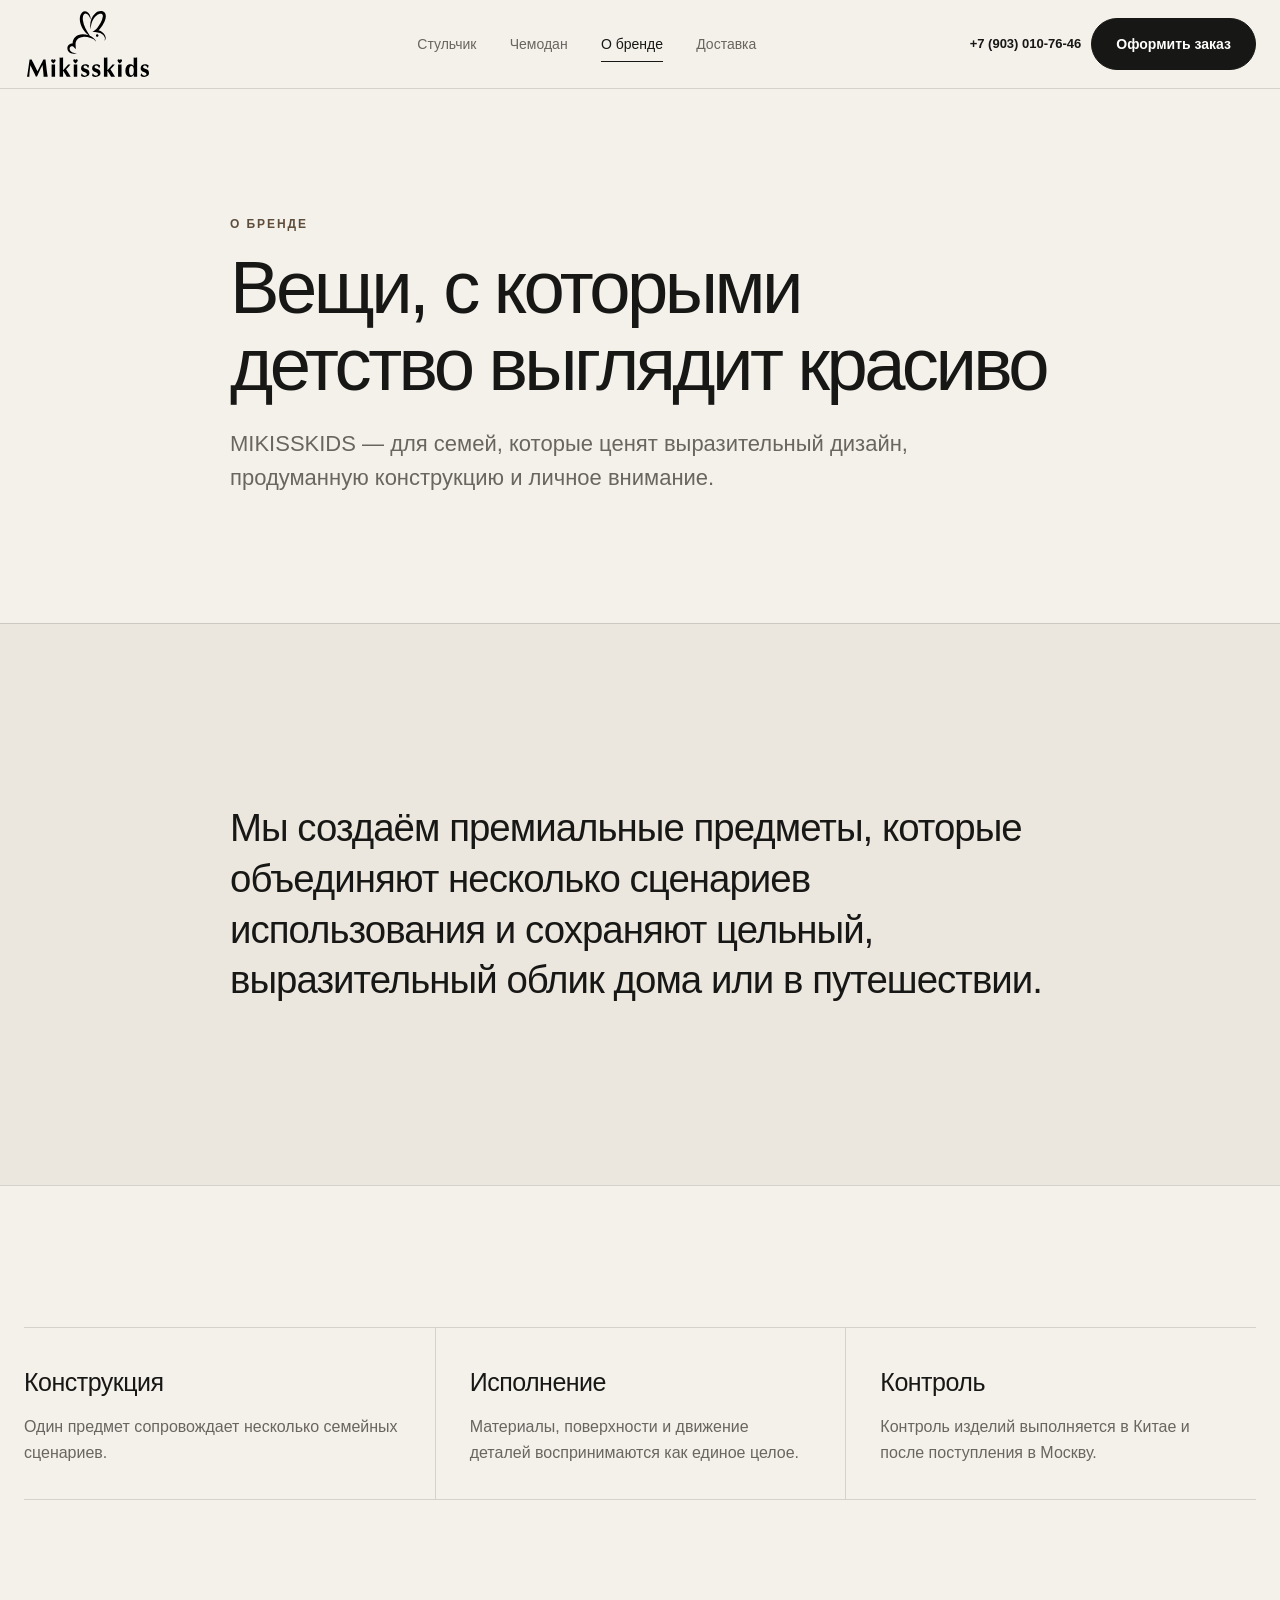
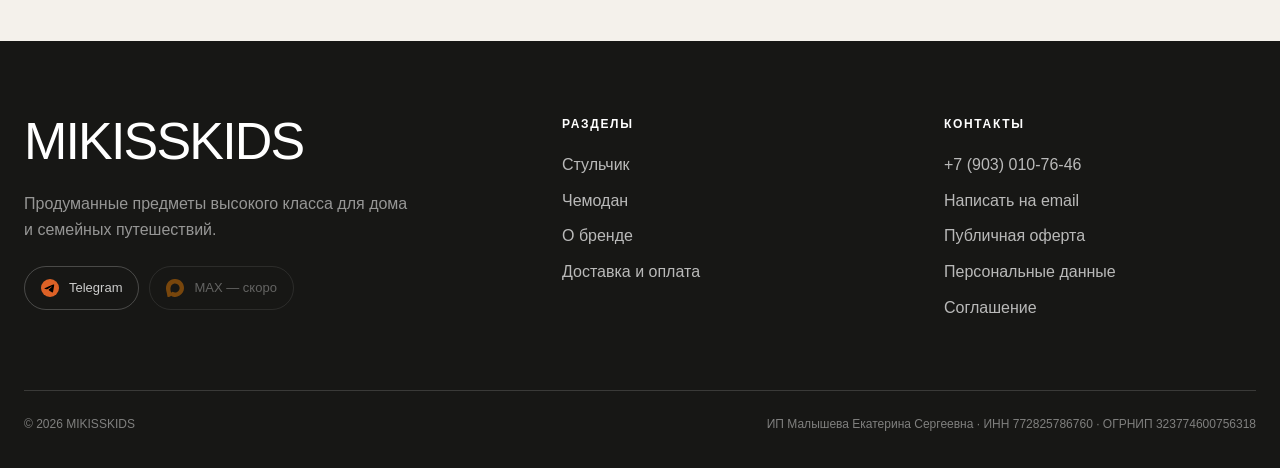
==== about/index.html @ 660ada13 "feat: refine premium copy typography and product videos" ====
<!doctype html>
<html lang="ru">
<head>
  <meta charset="utf-8">
  <meta name="viewport" content="width=device-width, initial-scale=1">
  <title>О MIKISSKIDS</title>
  <meta
    name="description"
    content="MIKISSKIDS — предметы для детства, дома и семейных путешествий."
  >
  <base href="../">
  <link rel="icon" href="assets/brand/favicon.svg" type="image/svg+xml">
  <link rel="stylesheet" href="css/styles.css">
  <script src="js/main.js" defer></script>
</head>
<body data-page="about">
  <site-header></site-header>

  <main id="main">
    <section class="page-hero">
      <div class="narrow reveal">
        <p class="eyebrow">О бренде</p>
        <h1 class="display">
          Вещи, с которыми детство выглядит красиво
        </h1>
        <p class="lead">
          MIKISSKIDS — для семей, которые ценят выразительный дизайн,
          продуманную конструкцию и личное внимание.
        </p>
      </div>
    </section>

    <section class="section section--soft">
      <div class="narrow reveal">
        <p class="text-large">
          Мы создаём премиальные предметы, которые объединяют
          несколько сценариев использования и сохраняют цельный,
          выразительный облик дома или в путешествии.
        </p>
      </div>
    </section>

    <section class="section">
      <div class="container service-grid">
        <article class="service-item reveal">
          <h3>Конструкция</h3>
          <p>
            Один предмет сопровождает несколько семейных сценариев.
          </p>
        </article>
        <article class="service-item reveal">
          <h3>Исполнение</h3>
          <p>
            Материалы, поверхности и движение деталей воспринимаются как единое целое.
          </p>
        </article>
        <article class="service-item reveal">
          <h3>Контроль</h3>
          <p>
            Контроль изделий выполняется в Китае и после поступления
            в Москву.
          </p>
        </article>
      </div>
    </section>
  </main>

  <site-footer></site-footer>
  <order-dialog></order-dialog>
</body>
</html>
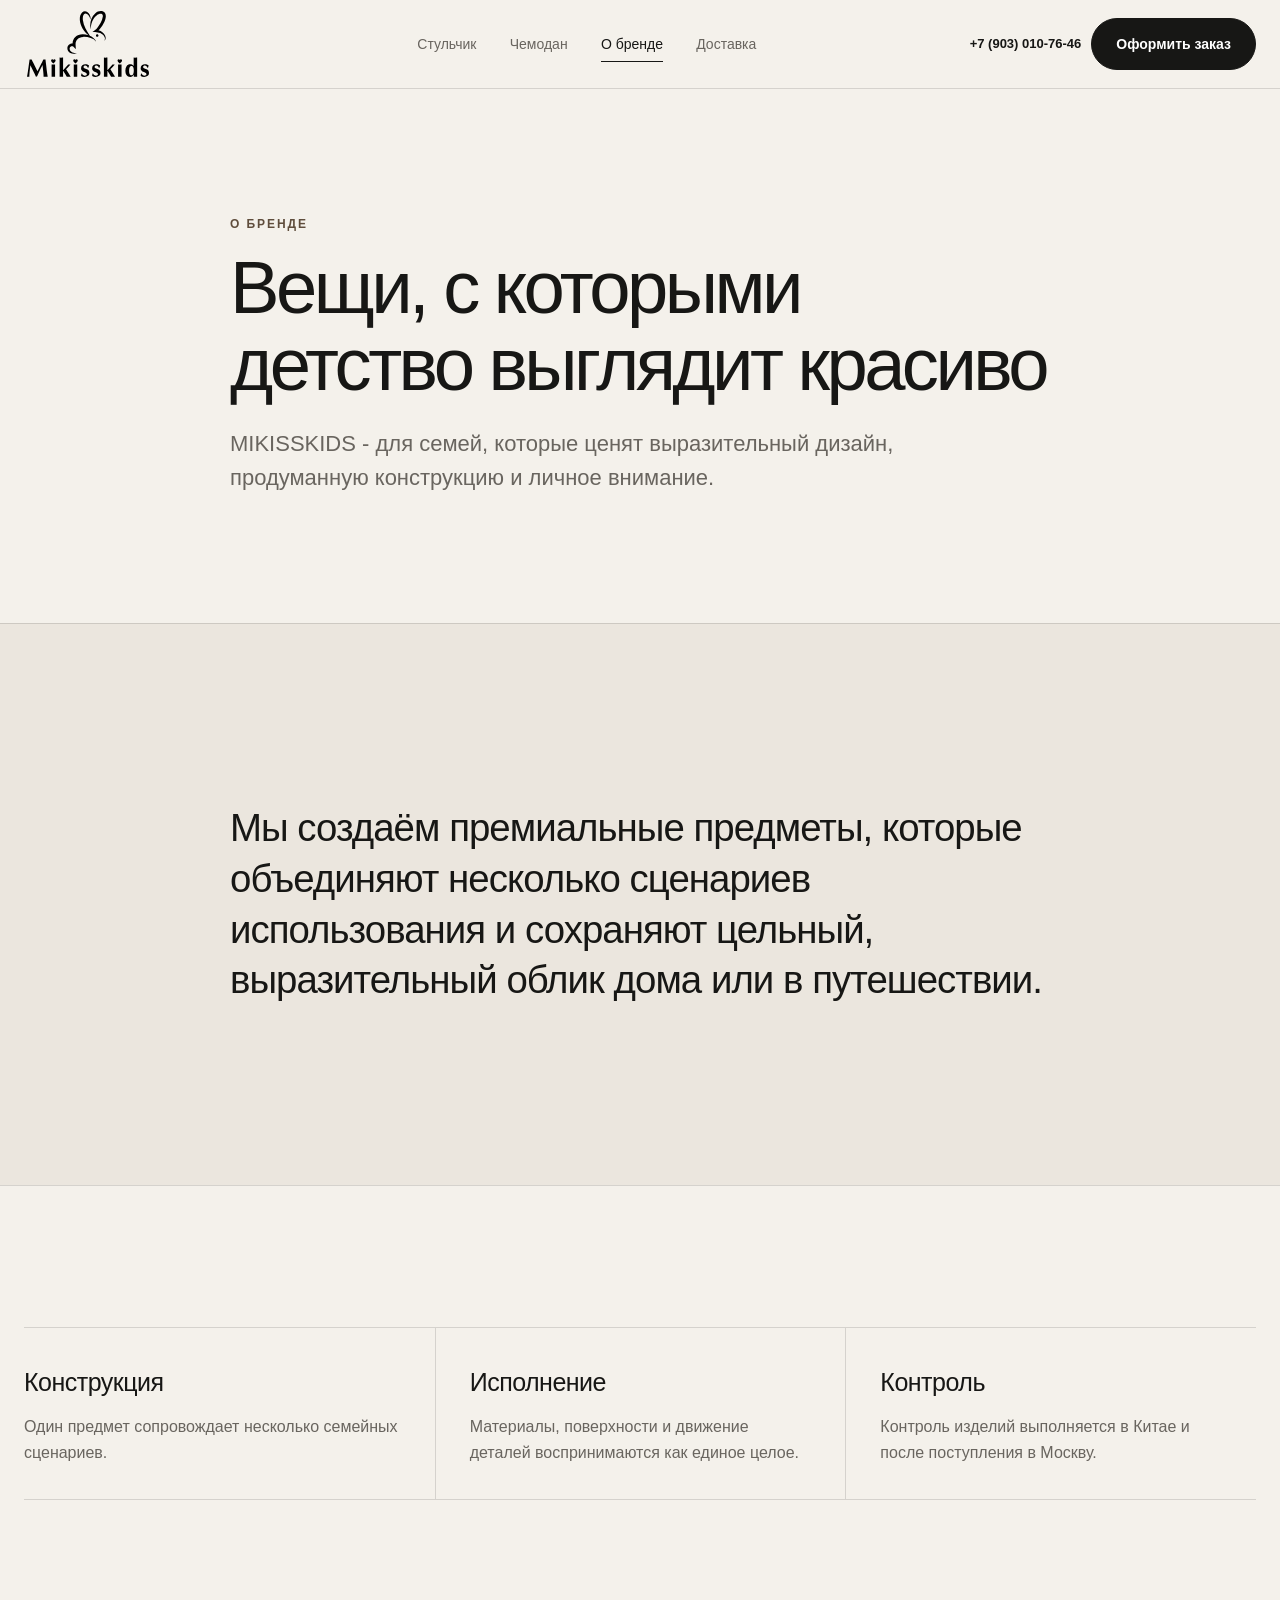
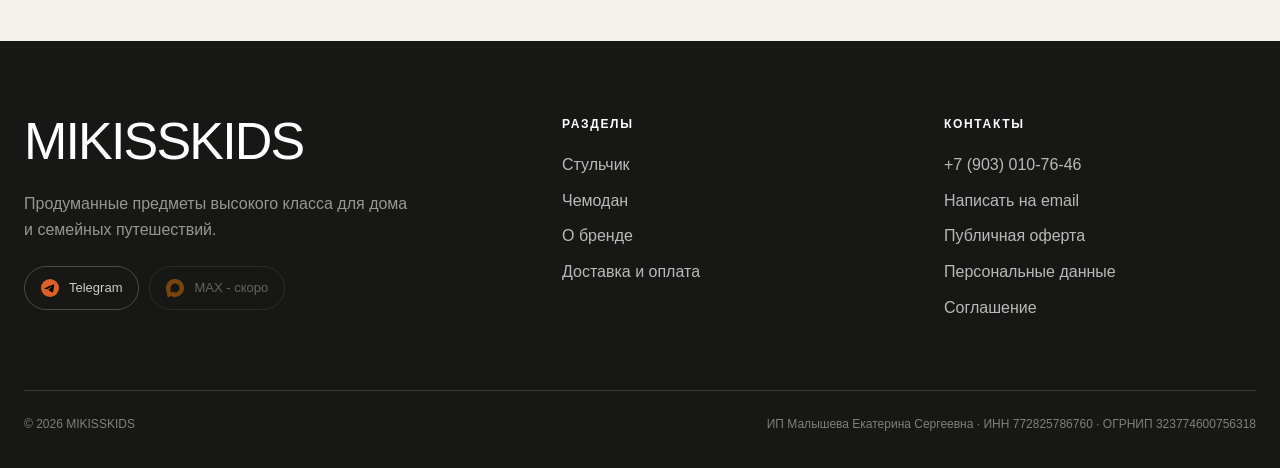
==== commit 3e3add34: "style: normalize dashes across website copy" ====
--- a/about/index.html
+++ b/about/index.html
@@ -6,7 +6,7 @@
   <title>О MIKISSKIDS</title>
   <meta
     name="description"
-    content="MIKISSKIDS — предметы для детства, дома и семейных путешествий."
+    content="MIKISSKIDS - предметы для детства, дома и семейных путешествий."
   >
   <base href="../">
   <link rel="icon" href="assets/brand/favicon.svg" type="image/svg+xml">
@@ -24,7 +24,7 @@
           Вещи, с которыми детство выглядит красиво
         </h1>
         <p class="lead">
-          MIKISSKIDS — для семей, которые ценят выразительный дизайн,
+          MIKISSKIDS - для семей, которые ценят выразительный дизайн,
           продуманную конструкцию и личное внимание.
         </p>
       </div>
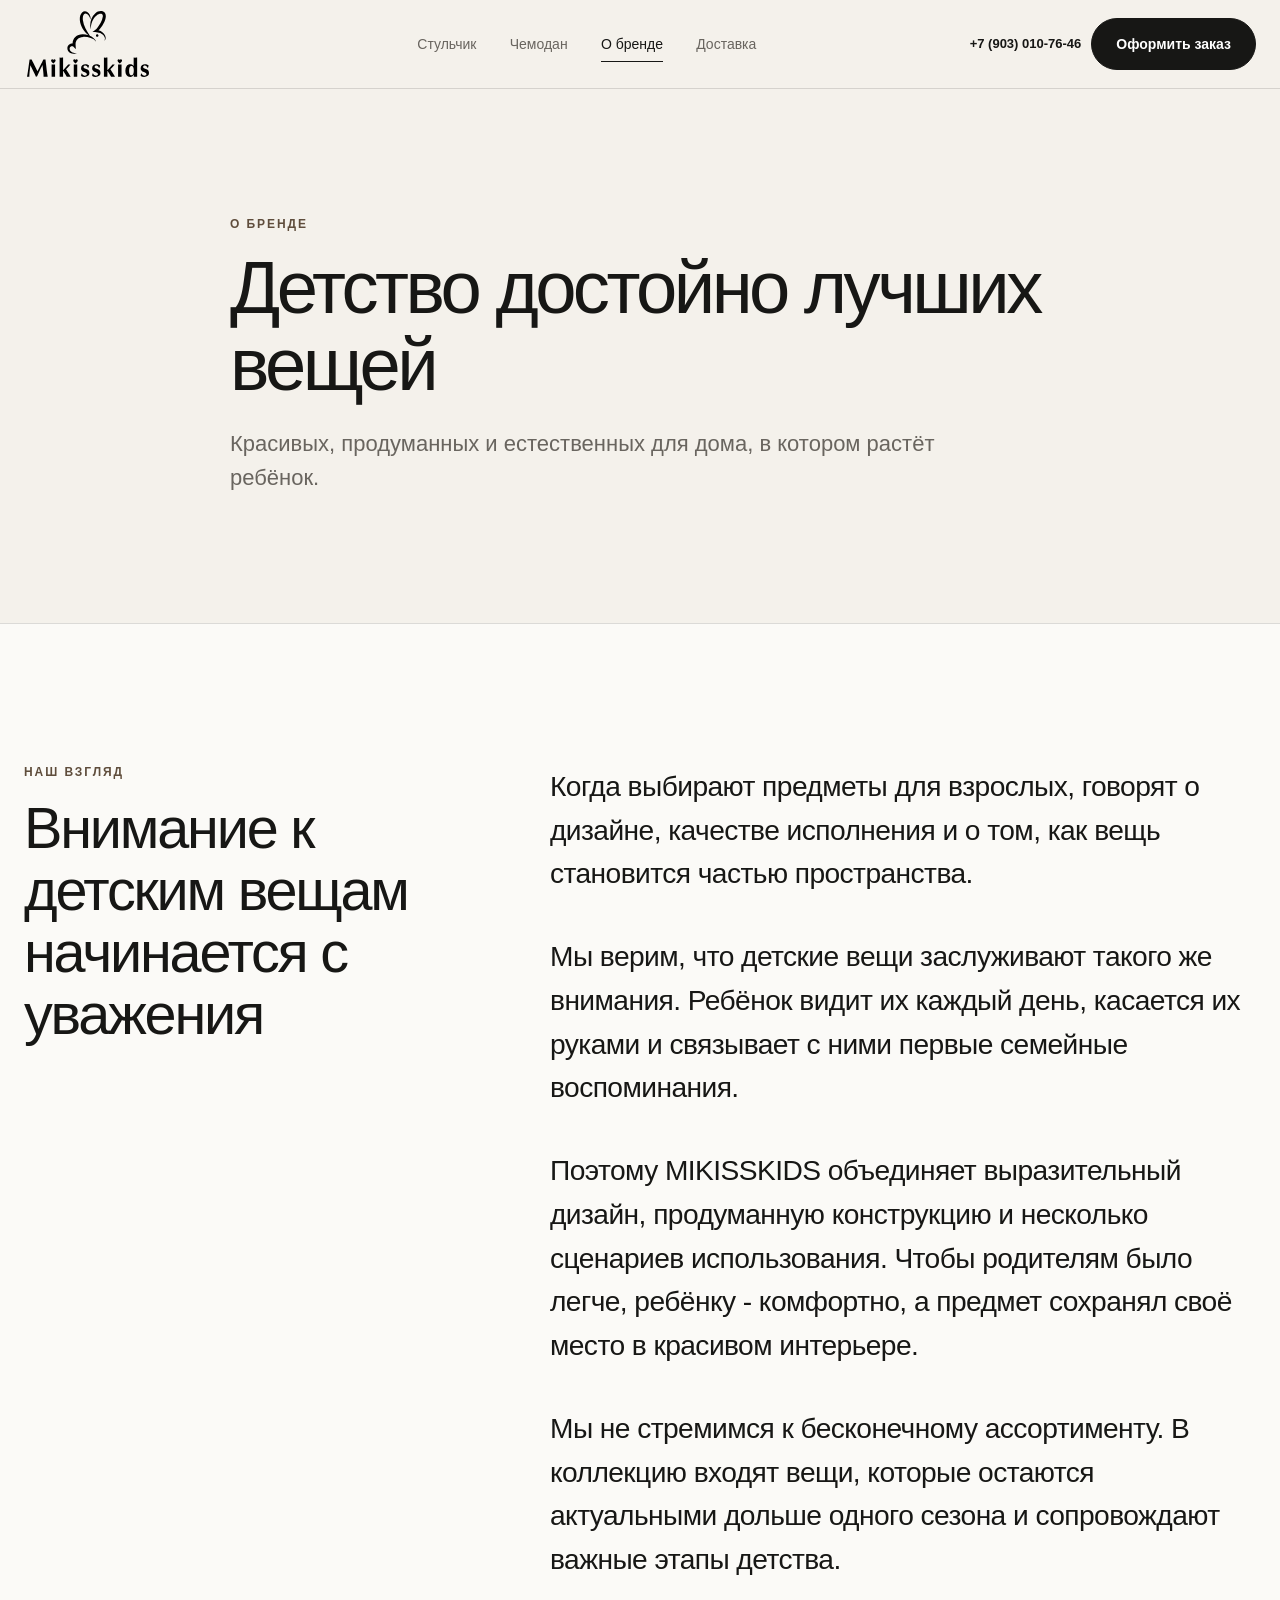
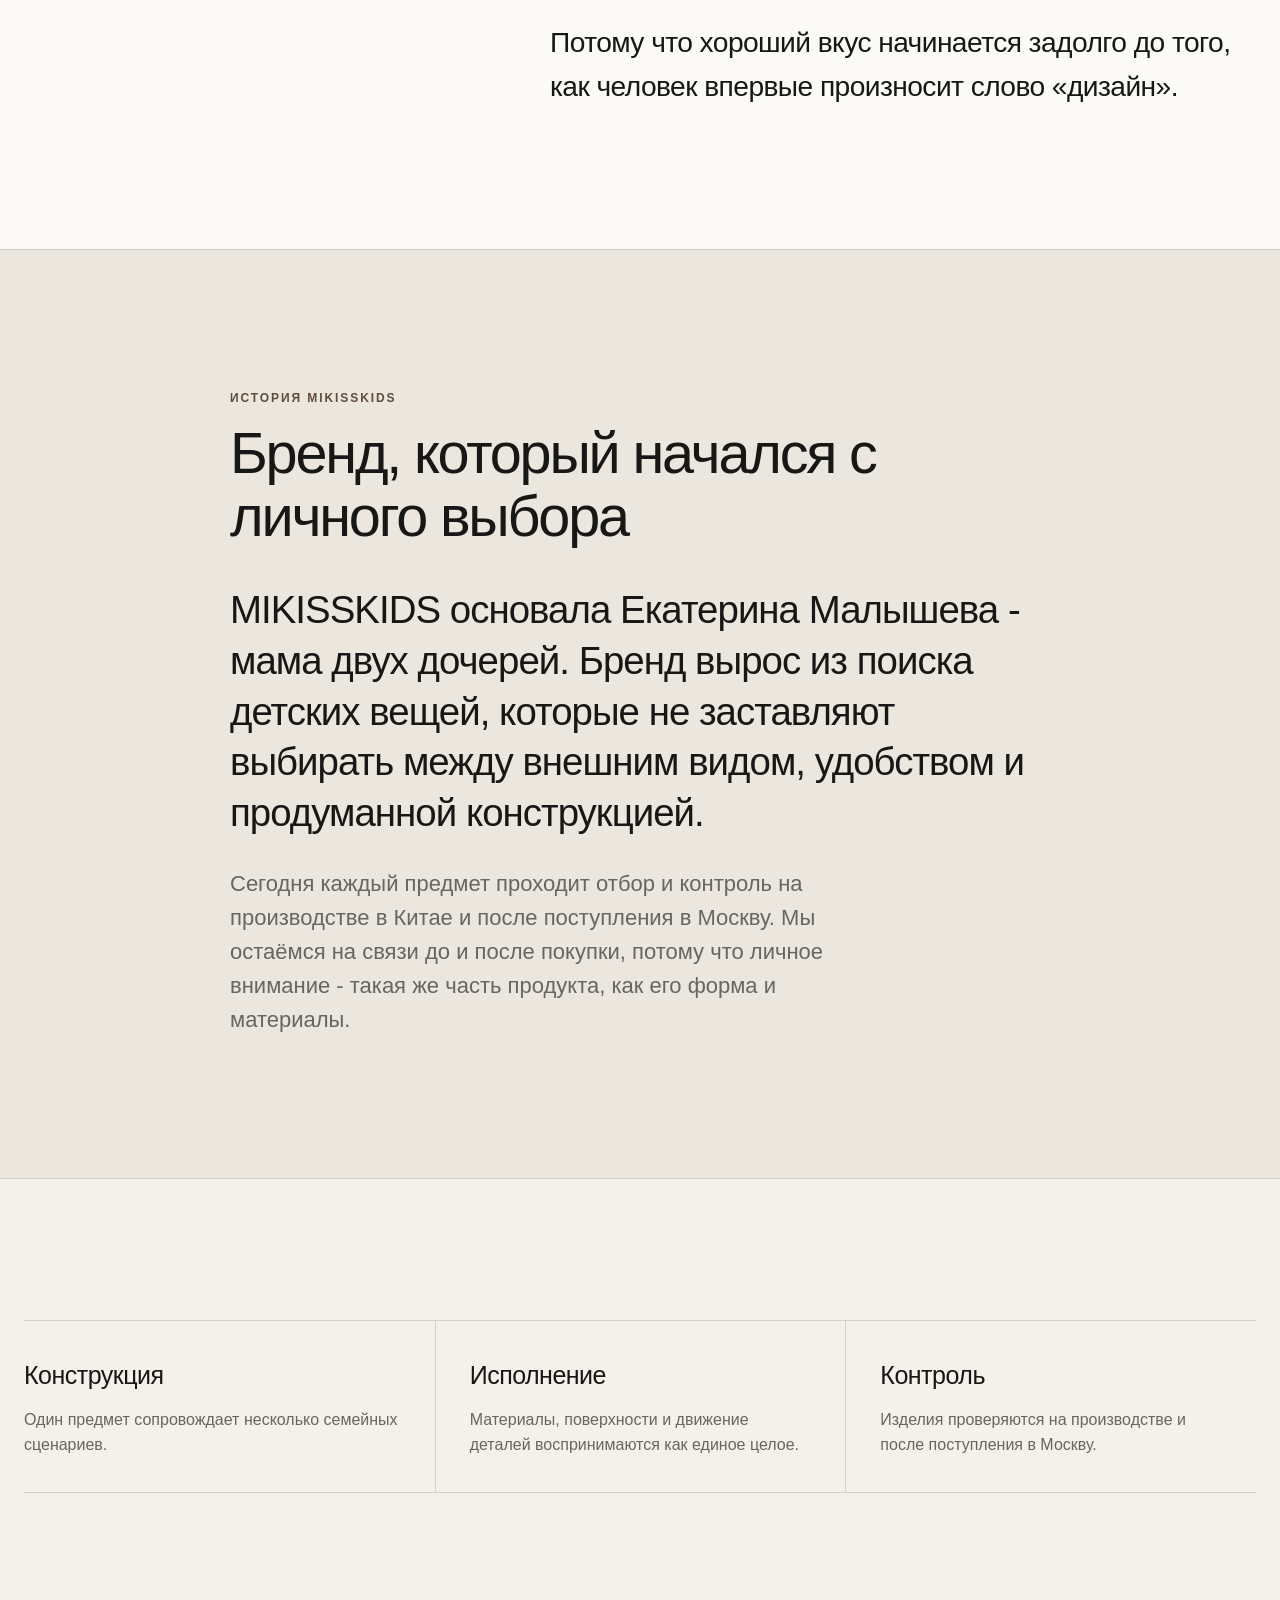
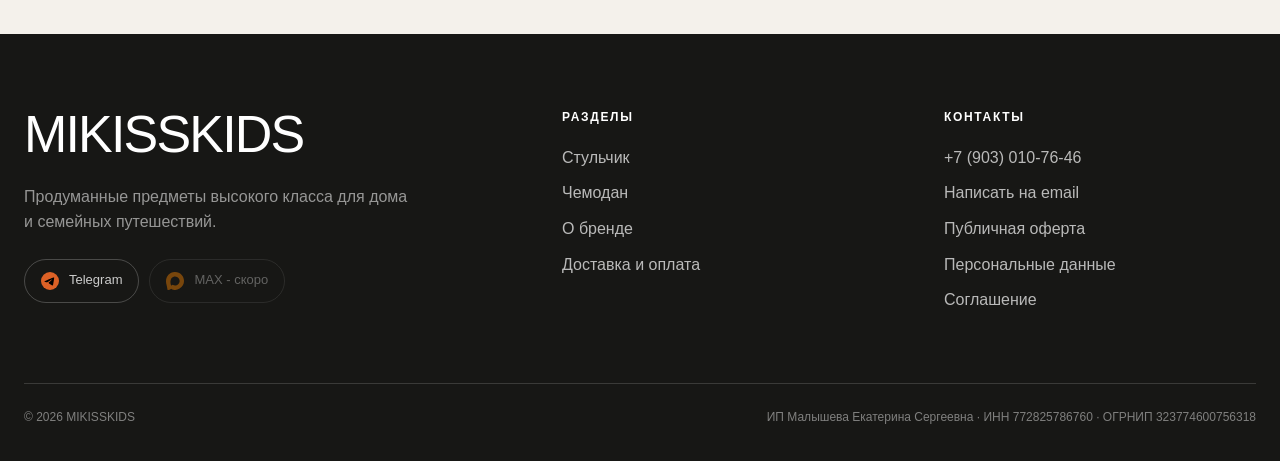
==== commit bc882a39: "feat: add product FAQs and brand story" ====
--- a/about/index.html
+++ b/about/index.html
@@ -20,22 +20,74 @@
     <section class="page-hero">
       <div class="narrow reveal">
         <p class="eyebrow">О бренде</p>
-        <h1 class="display">
-          Вещи, с которыми детство выглядит красиво
-        </h1>
+        <h1 class="display">Детство достойно лучших вещей</h1>
         <p class="lead">
-          MIKISSKIDS - для семей, которые ценят выразительный дизайн,
-          продуманную конструкцию и личное внимание.
+          Красивых, продуманных и естественных для дома,
+          в котором растёт ребёнок.
         </p>
       </div>
     </section>
 
-    <section class="section section--soft">
-      <div class="narrow reveal">
+    <section class="section brand-story">
+      <div class="container brand-story-grid">
+        <div class="brand-story-title reveal">
+          <p class="eyebrow">Наш взгляд</p>
+          <h2 class="heading">
+            Внимание к детским вещам начинается с уважения
+          </h2>
+        </div>
+
+        <div class="brand-story-copy reveal">
+          <p>
+            Когда выбирают предметы для взрослых, говорят о дизайне,
+            качестве исполнения и о том, как вещь становится частью
+            пространства.
+          </p>
+
+          <p>
+            Мы верим, что детские вещи заслуживают такого же внимания.
+            Ребёнок видит их каждый день, касается их руками и связывает
+            с ними первые семейные воспоминания.
+          </p>
+
+          <p>
+            Поэтому MIKISSKIDS объединяет выразительный дизайн,
+            продуманную конструкцию и несколько сценариев использования.
+            Чтобы родителям было легче, ребёнку - комфортно,
+            а предмет сохранял своё место в красивом интерьере.
+          </p>
+
+          <p>
+            Мы не стремимся к бесконечному ассортименту.
+            В коллекцию входят вещи, которые остаются актуальными
+            дольше одного сезона и сопровождают важные этапы детства.
+          </p>
+
+          <p>
+            Потому что хороший вкус начинается задолго до того,
+            как человек впервые произносит слово «дизайн».
+          </p>
+        </div>
+      </div>
+    </section>
+
+    <section class="section brand-founder">
+      <div class="narrow brand-founder-copy reveal">
+        <p class="eyebrow">История MIKISSKIDS</p>
+        <h2 class="heading">Бренд, который начался с личного выбора</h2>
+
         <p class="text-large">
-          Мы создаём премиальные предметы, которые объединяют
-          несколько сценариев использования и сохраняют цельный,
-          выразительный облик дома или в путешествии.
+          MIKISSKIDS основала Екатерина Малышева - мама двух дочерей.
+          Бренд вырос из поиска детских вещей, которые не заставляют
+          выбирать между внешним видом, удобством и продуманной
+          конструкцией.
+        </p>
+
+        <p class="lead">
+          Сегодня каждый предмет проходит отбор и контроль
+          на производстве в Китае и после поступления в Москву.
+          Мы остаёмся на связи до и после покупки, потому что личное
+          внимание - такая же часть продукта, как его форма и материалы.
         </p>
       </div>
     </section>
@@ -48,16 +100,19 @@
             Один предмет сопровождает несколько семейных сценариев.
           </p>
         </article>
+
         <article class="service-item reveal">
           <h3>Исполнение</h3>
           <p>
-            Материалы, поверхности и движение деталей воспринимаются как единое целое.
+            Материалы, поверхности и движение деталей воспринимаются
+            как единое целое.
           </p>
         </article>
+
         <article class="service-item reveal">
           <h3>Контроль</h3>
           <p>
-            Контроль изделий выполняется в Китае и после поступления
+            Изделия проверяются на производстве и после поступления
             в Москву.
           </p>
         </article>
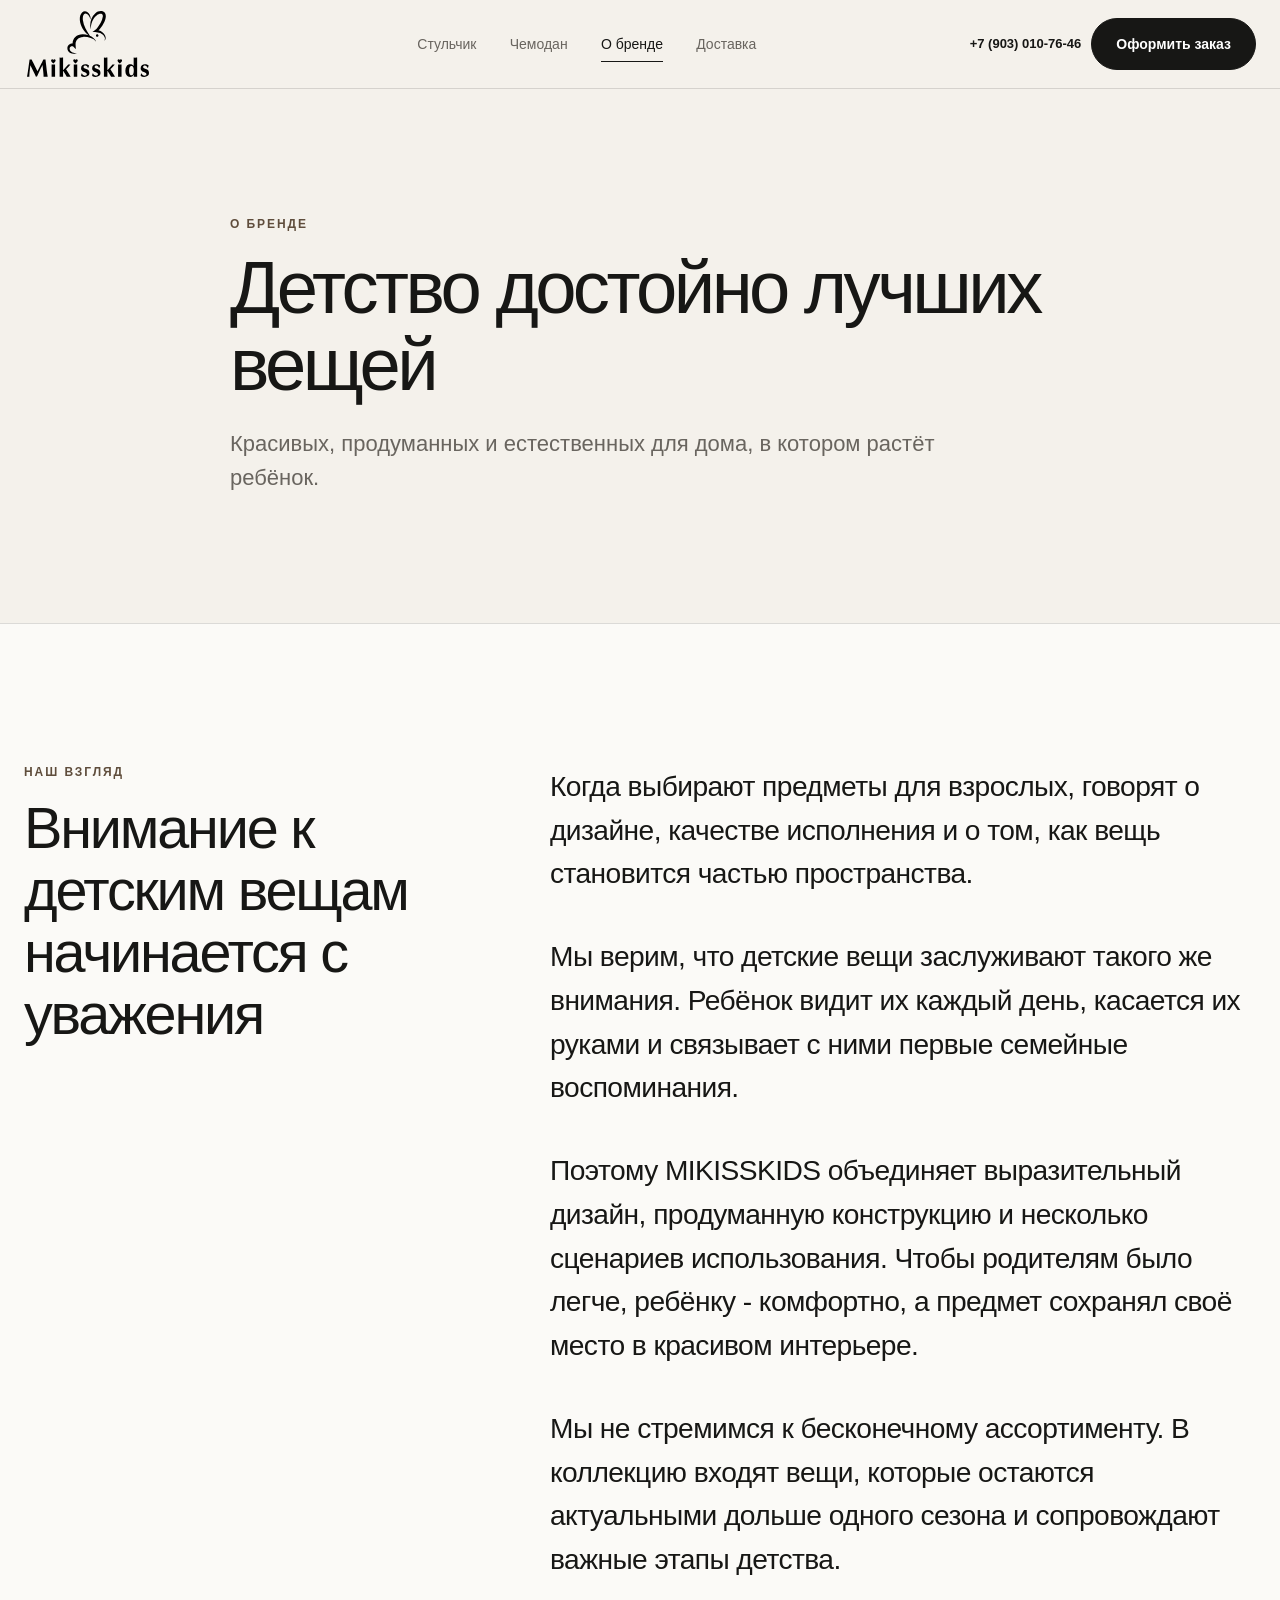
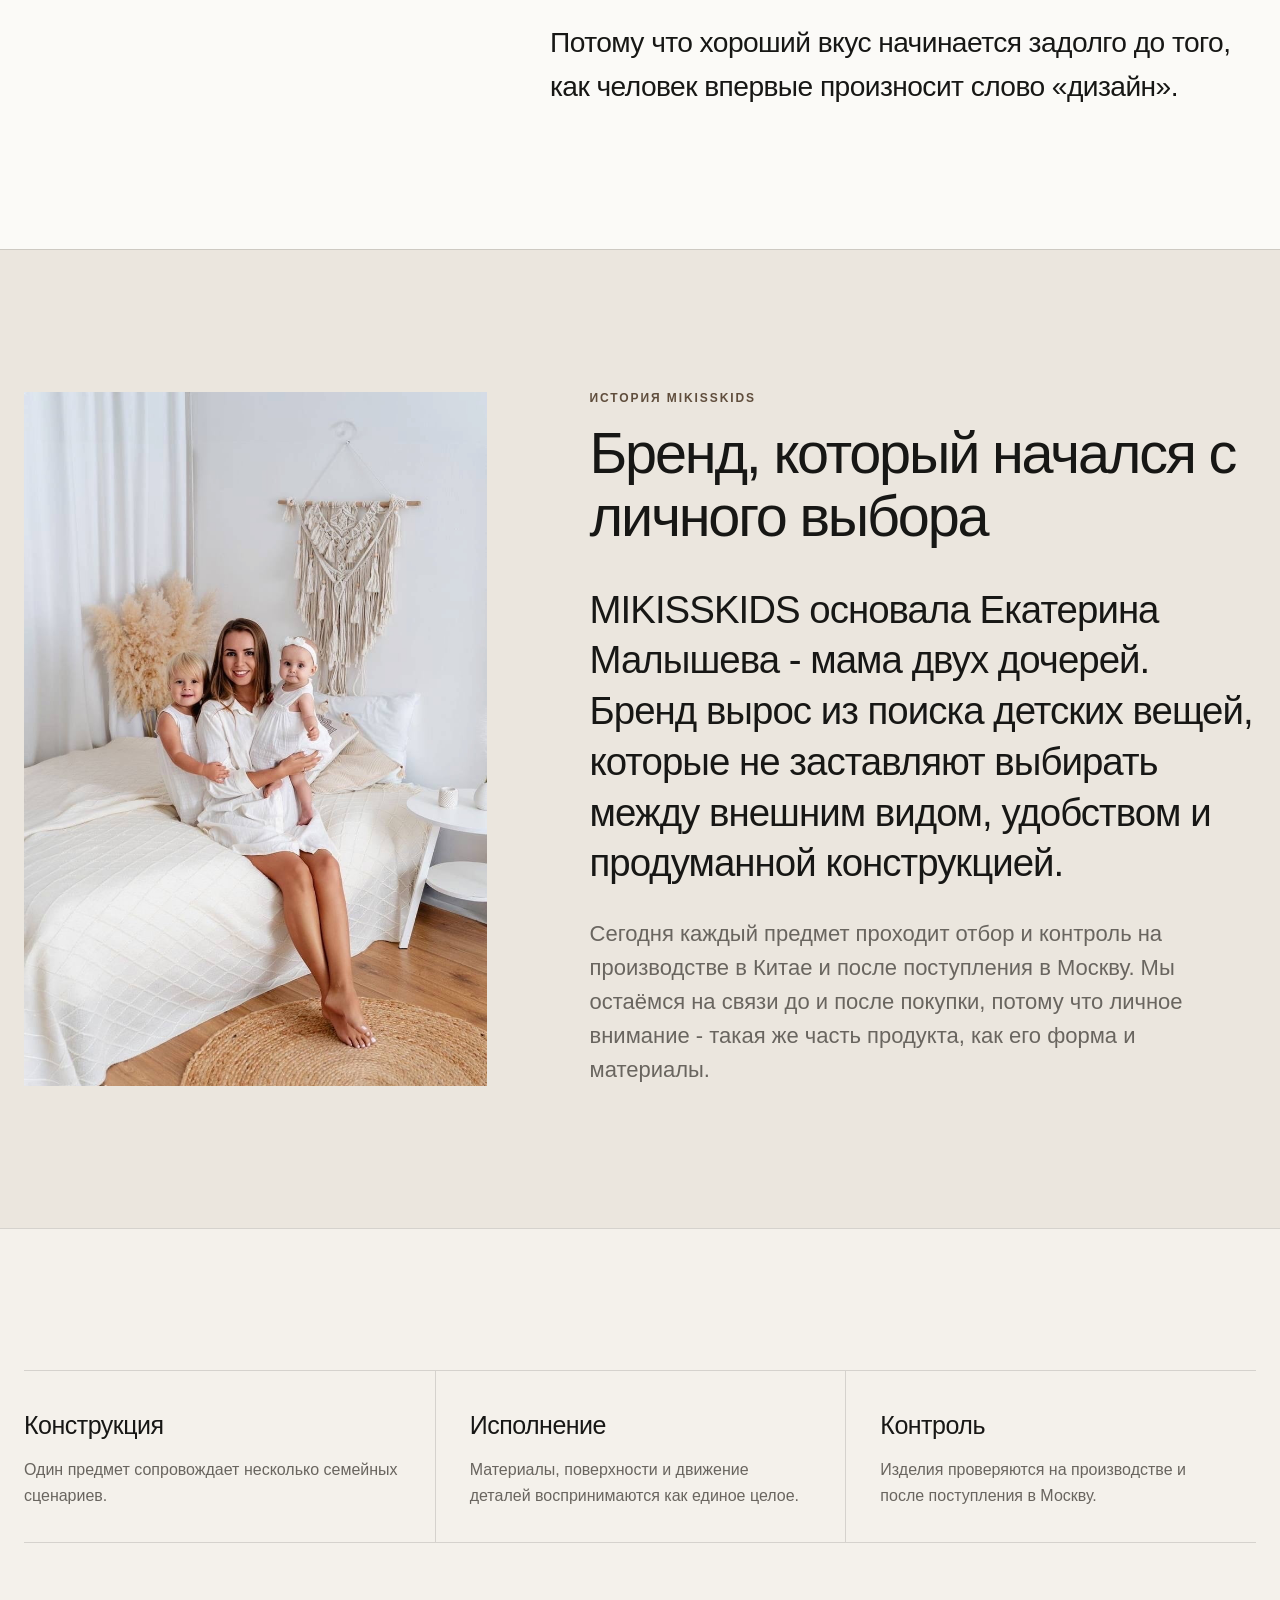
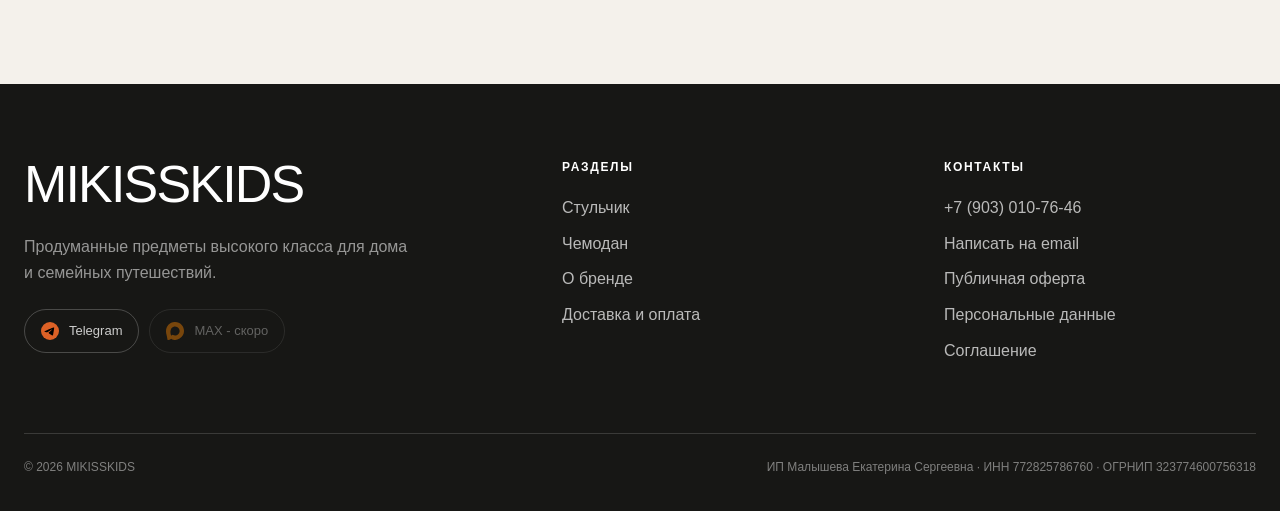
==== commit 2a3a63c8: "feat: add product FAQs and expand brand story" ====
--- a/about/index.html
+++ b/about/index.html
@@ -72,23 +72,30 @@
     </section>
 
     <section class="section brand-founder">
-      <div class="narrow brand-founder-copy reveal">
-        <p class="eyebrow">История MIKISSKIDS</p>
-        <h2 class="heading">Бренд, который начался с личного выбора</h2>
+      <div class="container brand-founder-grid">
+        <figure class="brand-founder-media reveal">
+          <img
+            src="assets/images/owner.jpg"
+            alt="Екатерина Малышева, основатель MIKISSKIDS"
+            loading="lazy"
+            decoding="async"
+          >
+        </figure>
 
-        <p class="text-large">
-          MIKISSKIDS основала Екатерина Малышева - мама двух дочерей.
-          Бренд вырос из поиска детских вещей, которые не заставляют
-          выбирать между внешним видом, удобством и продуманной
-          конструкцией.
-        </p>
+        <div class="brand-founder-copy reveal">
+          <p class="eyebrow">История MIKISSKIDS</p>
+          <h2 class="heading">Бренд, который начался с личного выбора</h2>
 
-        <p class="lead">
-          Сегодня каждый предмет проходит отбор и контроль
-          на производстве в Китае и после поступления в Москву.
-          Мы остаёмся на связи до и после покупки, потому что личное
-          внимание - такая же часть продукта, как его форма и материалы.
-        </p>
+          <p class="text-large">
+            MIKISSKIDS основала Екатерина Малышева - мама двух дочерей.
+            Бренд вырос из поиска детских вещей, которые не заставляют выбирать между внешним видом, удобством и продуманной конструкцией.
+          </p>
+
+          <p class="lead">
+            Сегодня каждый предмет проходит отбор и контроль на производстве в Китае и после поступления в Москву.
+            Мы остаёмся на связи до и после покупки, потому что личное внимание - такая же часть продукта, как его форма и материалы.
+          </p>
+        </div>
       </div>
     </section>
 
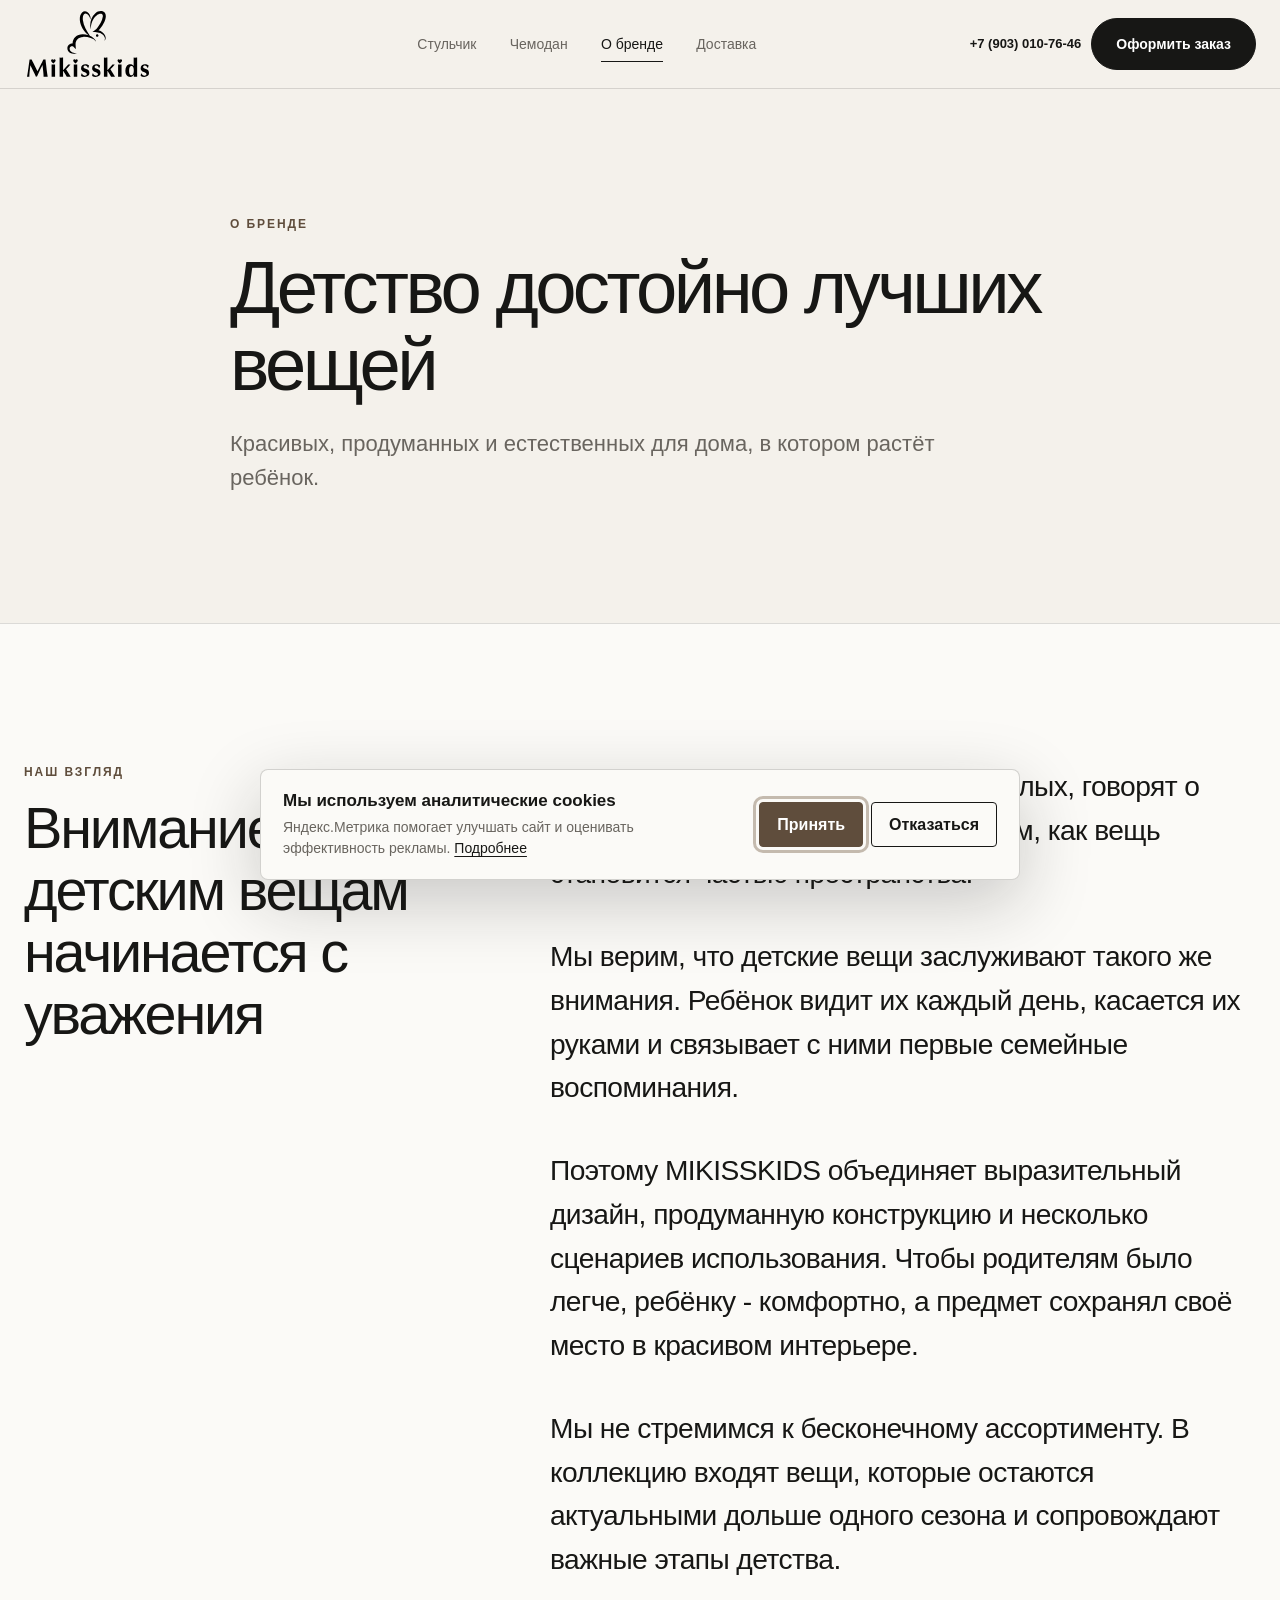
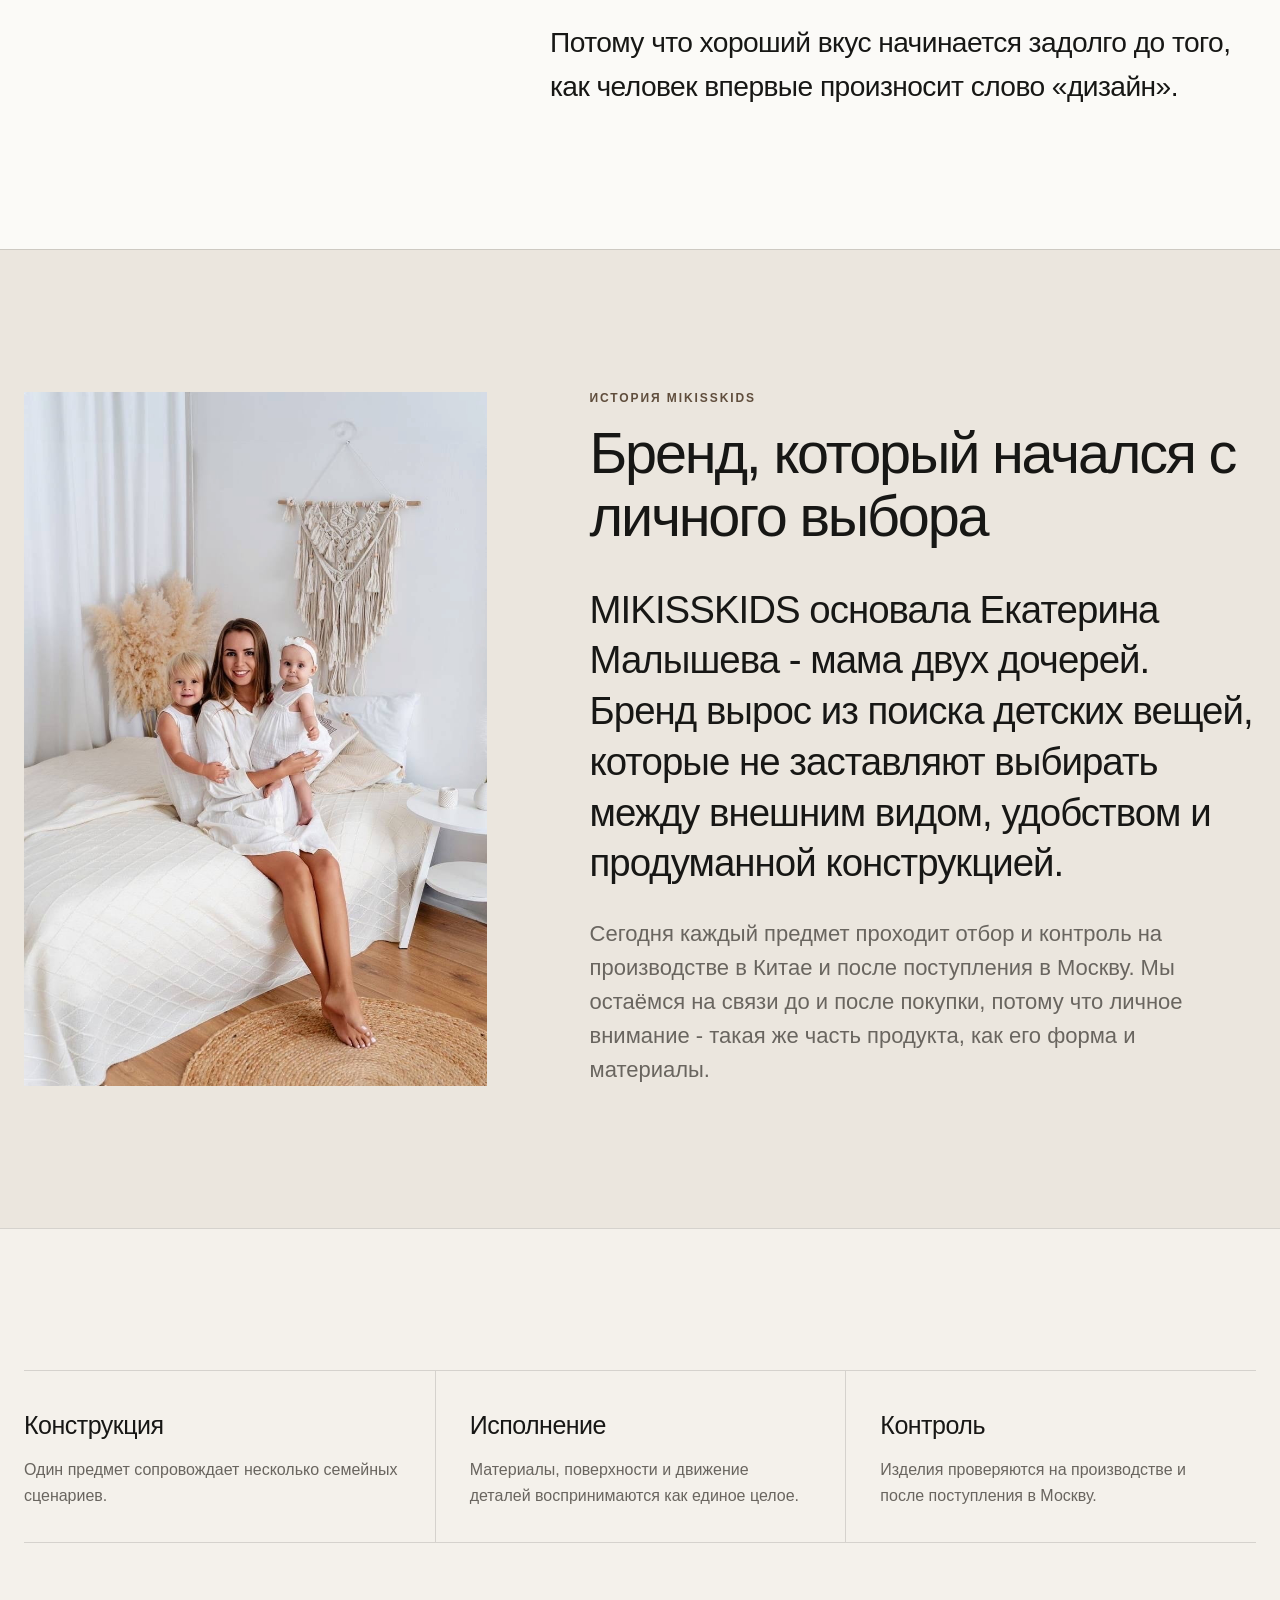
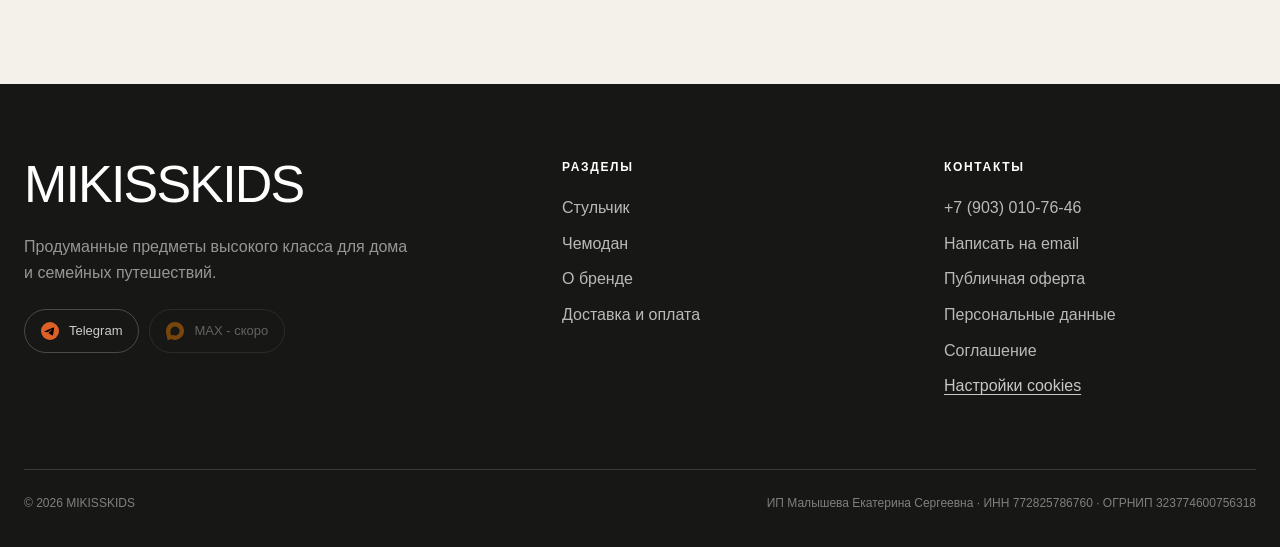
==== commit 8f41cf58: "feat: add consent-gated Yandex Metrica" ====
--- a/about/index.html
+++ b/about/index.html
@@ -8,9 +8,20 @@
     name="description"
     content="MIKISSKIDS - предметы для детства, дома и семейных путешествий."
   >
+  <link rel="canonical" href="https://mikisskids.ru/about/">
+  <meta property="og:locale" content="ru_RU">
+  <meta property="og:type" content="website">
+  <meta property="og:site_name" content="MIKISSKIDS">
+  <meta property="og:title" content="О MIKISSKIDS">
+  <meta property="og:description" content="MIKISSKIDS - предметы для детства, дома и семейных путешествий.">
+  <meta property="og:url" content="https://mikisskids.ru/about/">
+  <meta property="og:image" content="https://mikisskids.ru/assets/images/owner.jpg">
+  <meta name="twitter:card" content="summary_large_image">
   <base href="../">
   <link rel="icon" href="assets/brand/favicon.svg" type="image/svg+xml">
   <link rel="stylesheet" href="css/styles.css">
+  <link rel="stylesheet" href="css/consent.css">
+  <script src="js/consent.js" defer></script>
   <script src="js/main.js" defer></script>
 </head>
 <body data-page="about">
@@ -76,6 +87,8 @@
         <figure class="brand-founder-media reveal">
           <img
             src="assets/images/owner.jpg"
+            width="852"
+            height="1280"
             alt="Екатерина Малышева, основатель MIKISSKIDS"
             loading="lazy"
             decoding="async"
@@ -128,6 +141,6 @@
   </main>
 
   <site-footer></site-footer>
-  <order-dialog></order-dialog>
+
 </body>
 </html>
